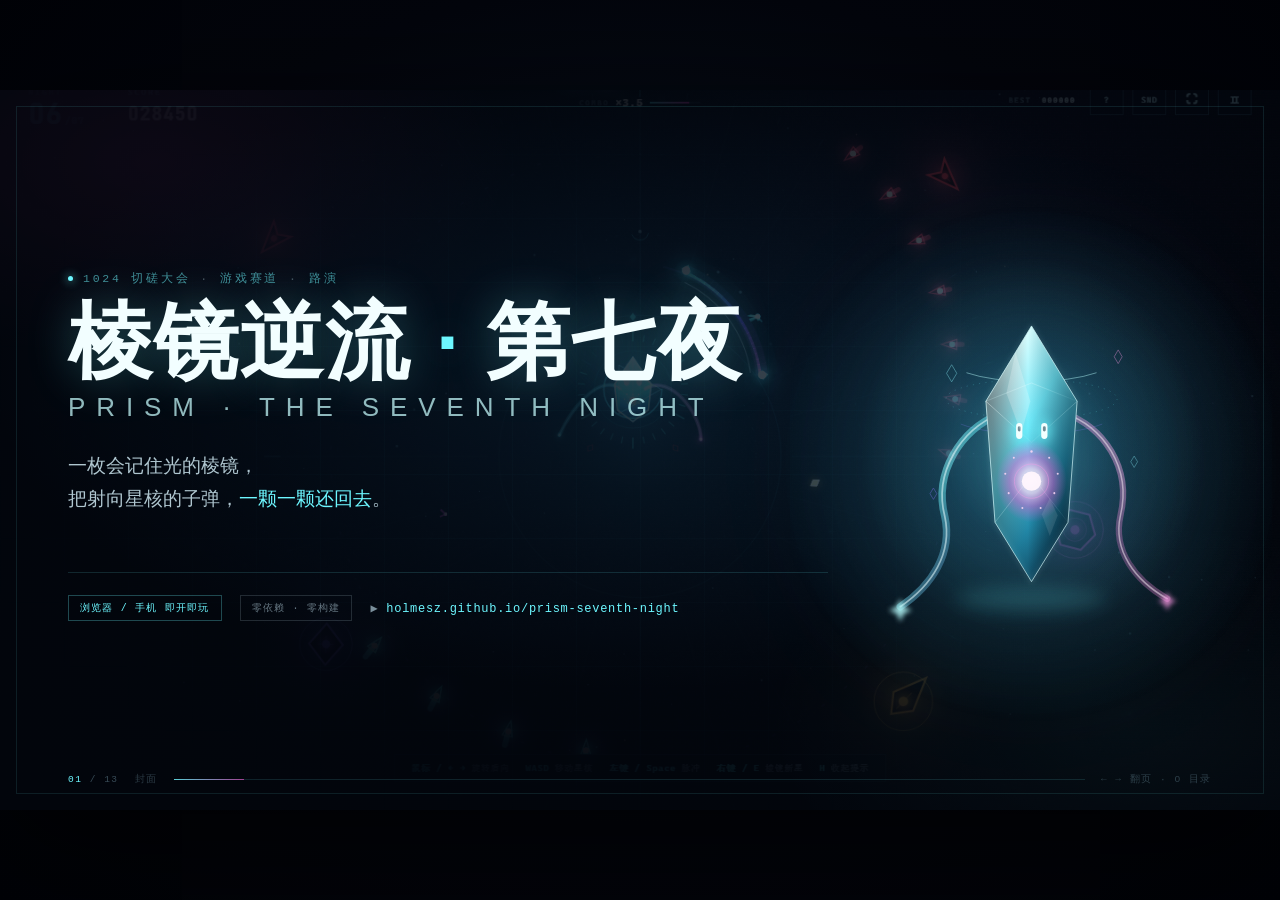
==== docs/pitch.html @ 3e1d9c84 "feat: 增加路演 PPT（HTML 幻灯片，13 页，总分总结构） - 封面 / 总：赛道四问 / 分：玩法、循环、主角、主角卡、七夜、复玩、方法、交付、评审 / 总：三句话 / 结尾 - 零依赖" ====
<!doctype html>
<html lang="zh-CN">
<head>
<meta charset="utf-8">
<meta name="viewport" content="width=device-width, initial-scale=1">
<title>棱镜逆流 · 第七夜 — 路演 | 1024 切磋大会 · 游戏赛道</title>
<meta name="description" content="《棱镜逆流 · 第七夜》路演：一枚会记住光的棱镜，把射向星核的子弹一颗一颗还回去。零依赖网页弹幕反射游戏。">
<style>
  :root {
    --ink: #03060c;
    --ink-2: #071019;
    --paper: #eafcff;
    --muted: rgba(196, 226, 240, 0.62);
    --faint: rgba(160, 214, 232, 0.26);
    --cyan: #6df7ff;
    --cyan-strong: #c8feff;
    --magenta: #ff58d8;
    --violet: #8d7bff;
    --amber: #ffc46b;
    --line: rgba(109, 247, 255, 0.16);
    --display: "Bahnschrift", "DIN Alternate", "Arial Narrow", "Noto Sans SC", "Microsoft YaHei", sans-serif;
    --body: "Segoe UI", "Noto Sans SC", "Microsoft YaHei", system-ui, sans-serif;
    --mono: "Cascadia Code", Consolas, "Liberation Mono", monospace;
  }

  * { box-sizing: border-box; }

  html, body {
    margin: 0;
    height: 100%;
    background: #01030a;
    color: var(--paper);
    font-family: var(--body);
    overflow: hidden;
    -webkit-font-smoothing: antialiased;
  }

  #app {
    position: fixed;
    inset: 0;
    display: grid;
    place-items: center;
    background:
      radial-gradient(ellipse at 50% 45%, #06121f 0%, #02040b 60%, #010206 100%);
  }

  #stage {
    position: relative;
    width: 1280px;
    height: 720px;
    transform-origin: center center;
    background:
      radial-gradient(ellipse 70% 60% at 50% 40%, rgba(15, 48, 72, 0.55), transparent 72%),
      radial-gradient(ellipse 40% 40% at 12% 10%, rgba(255, 88, 216, 0.08), transparent 70%),
      radial-gradient(ellipse 40% 40% at 88% 88%, rgba(109, 247, 255, 0.07), transparent 70%),
      #03060c;
    overflow: hidden;
    box-shadow: 0 40px 120px rgba(0, 0, 0, 0.7);
  }

  #stage::before {
    content: "";
    position: absolute;
    inset: 16px;
    border: 1px solid rgba(109, 247, 255, 0.1);
    pointer-events: none;
    z-index: 60;
  }

  #stage::after {
    content: "";
    position: absolute;
    inset: 0;
    background-image:
      linear-gradient(rgba(109, 247, 255, 0.028) 1px, transparent 1px),
      linear-gradient(90deg, rgba(109, 247, 255, 0.028) 1px, transparent 1px);
    background-size: 64px 64px;
    mask-image: radial-gradient(ellipse at 50% 50%, #000 25%, transparent 80%);
    -webkit-mask-image: radial-gradient(ellipse at 50% 50%, #000 25%, transparent 80%);
    pointer-events: none;
    z-index: 0;
  }

  /* ---------- slides ---------- */

  .slide {
    position: absolute;
    inset: 0;
    z-index: 2;
    display: none;
    flex-direction: column;
    padding: 54px 68px 62px;
  }

  .slide.on { display: flex; animation: slide-in 0.42s ease both; }
  .slide.on .anim { animation: rise-in 0.5s cubic-bezier(0.22, 0.8, 0.3, 1) both; }
  .slide.on .anim:nth-child(1) { animation-delay: 0.04s; }
  .slide.on .anim:nth-child(2) { animation-delay: 0.1s; }
  .slide.on .anim:nth-child(3) { animation-delay: 0.16s; }
  .slide.on .anim:nth-child(4) { animation-delay: 0.22s; }
  .slide.on .anim:nth-child(5) { animation-delay: 0.28s; }

  @keyframes slide-in {
    from { opacity: 0; }
    to { opacity: 1; }
  }

  @keyframes rise-in {
    from { opacity: 0; transform: translateY(14px); }
    to { opacity: 1; transform: translateY(0); }
  }

  /* ---------- typography ---------- */

  .kicker {
    display: flex;
    align-items: center;
    gap: 10px;
    font-family: var(--mono);
    font-size: 11.5px;
    letter-spacing: 0.24em;
    color: rgba(109, 247, 255, 0.55);
    text-transform: uppercase;
  }

  .kicker b {
    color: rgba(196, 226, 240, 0.32);
    font-weight: 400;
  }

  .kicker .dot {
    width: 5px;
    height: 5px;
    background: var(--cyan);
    border-radius: 50%;
    box-shadow: 0 0 10px var(--cyan);
    animation: pulse 2.4s ease-in-out infinite;
  }

  @keyframes pulse {
    0%, 100% { opacity: 0.4; transform: scale(0.85); }
    50% { opacity: 1; transform: scale(1.15); }
  }

  h1 {
    margin: 14px 0 0;
    font-family: var(--display);
    font-size: 62px;
    line-height: 1.02;
    font-weight: 700;
    letter-spacing: 0.02em;
    color: #f2feff;
    text-shadow: 0 0 46px rgba(109, 247, 255, 0.28);
  }

  h2 {
    margin: 10px 0 0;
    font-family: var(--display);
    font-size: 38px;
    line-height: 1.12;
    font-weight: 700;
    letter-spacing: 0.03em;
    color: #ecfeff;
  }

  h2 em {
    font-style: normal;
    color: var(--cyan);
    text-shadow: 0 0 26px rgba(109, 247, 255, 0.55);
  }

  .lead {
    margin: 12px 0 0;
    font-size: 17px;
    line-height: 1.7;
    color: rgba(205, 232, 246, 0.72);
  }

  .lead strong { color: var(--cyan-strong); font-weight: 600; }

  .sub {
    font-family: var(--mono);
    font-size: 10.5px;
    letter-spacing: 0.14em;
    color: rgba(160, 210, 232, 0.42);
  }

  .accent-amber { color: var(--amber); }
  .accent-mag { color: var(--magenta); }

  /* ---------- layout ---------- */

  .body { flex: 1; display: flex; flex-direction: column; justify-content: center; gap: 26px; min-height: 0; padding-top: 8px; }
  .spread { display: flex; align-items: center; justify-content: space-between; gap: 34px; }
  .grid-2 { display: grid; grid-template-columns: 1fr 1fr; gap: 22px; }
  .grid-3 { display: grid; grid-template-columns: repeat(3, 1fr); gap: 18px; }
  .grid-4 { display: grid; grid-template-columns: repeat(4, 1fr); gap: 14px; }
  .grow { flex: 1; min-width: 0; min-height: 0; }

  /* ---------- components ---------- */

  .card {
    border: 1px solid var(--line);
    background: linear-gradient(180deg, rgba(9, 26, 40, 0.62), rgba(4, 9, 16, 0.34));
    padding: 20px 22px;
    display: flex;
    flex-direction: column;
    gap: 9px;
    min-width: 0;
  }

  .card .idx {
    font-family: var(--mono);
    font-size: 10.5px;
    letter-spacing: 0.2em;
    color: rgba(109, 247, 255, 0.5);
  }

  .card h3 {
    margin: 0;
    font-family: var(--display);
    font-size: 18px;
    font-weight: 600;
    letter-spacing: 0.04em;
    color: #e4fcff;
  }

  .card p {
    margin: 0;
    font-size: 13px;
    line-height: 1.65;
    color: rgba(196, 226, 240, 0.6);
  }

  .shot {
    position: relative;
    border: 1px solid var(--line);
    overflow: hidden;
    background: #01050b;
    min-height: 0;
  }

  .shot img {
    display: block;
    width: 100%;
    height: 100%;
    object-fit: cover;
    object-position: center 45%;
  }

  .shot figcaption {
    position: absolute;
    left: 0;
    right: 0;
    bottom: 0;
    display: flex;
    justify-content: space-between;
    align-items: center;
    gap: 12px;
    padding: 8px 12px;
    font-family: var(--mono);
    font-size: 9.5px;
    letter-spacing: 0.14em;
    color: rgba(196, 226, 240, 0.5);
    background: linear-gradient(180deg, transparent, rgba(2, 6, 12, 0.92));
  }

  .shot figcaption b { color: var(--cyan); font-weight: 600; }

  .stat {
    display: flex;
    flex-direction: column;
    gap: 2px;
    padding: 12px 16px;
    border-left: 2px solid rgba(109, 247, 255, 0.4);
    background: linear-gradient(90deg, rgba(109, 247, 255, 0.06), transparent);
  }

  .stat b {
    font-family: var(--display);
    font-size: 30px;
    line-height: 1;
    color: #eafeff;
    letter-spacing: 0.02em;
  }

  .stat span {
    font-family: var(--mono);
    font-size: 9.5px;
    letter-spacing: 0.16em;
    color: rgba(196, 226, 240, 0.42);
  }

  .step {
    position: relative;
    display: flex;
    flex-direction: column;
    gap: 6px;
    padding: 14px 14px 14px 0;
    min-width: 0;
  }

  .step .n {
    font-family: var(--mono);
    font-size: 10px;
    letter-spacing: 0.18em;
    color: rgba(109, 247, 255, 0.45);
  }

  .step strong {
    font-family: var(--display);
    font-size: 16px;
    font-weight: 600;
    letter-spacing: 0.03em;
    color: #e8fdff;
  }

  .step span {
    font-size: 12px;
    line-height: 1.55;
    color: rgba(196, 226, 240, 0.55);
  }

  .flow {
    display: grid;
    grid-template-columns: repeat(5, 1fr);
    gap: 0;
    align-items: stretch;
    border-top: 1px solid var(--line);
    border-bottom: 1px solid var(--line);
    padding: 6px 0;
  }

  .flow .step + .step { border-left: 1px solid rgba(109, 247, 255, 0.1); padding-left: 14px; }

  .pill {
    display: inline-flex;
    align-items: center;
    gap: 6px;
    padding: 5px 11px;
    border: 1px solid rgba(109, 247, 255, 0.28);
    font-family: var(--mono);
    font-size: 10px;
    letter-spacing: 0.12em;
    color: var(--cyan);
    white-space: nowrap;
  }

  .pill.mag { border-color: rgba(255, 88, 216, 0.34); color: #ffb8ec; }
  .pill.amber { border-color: rgba(255, 196, 107, 0.34); color: #ffd79a; }
  .pill.ghost { border-color: rgba(196, 226, 240, 0.16); color: rgba(196, 226, 240, 0.5); }

  .quote {
    font-size: 15px;
    line-height: 1.8;
    color: rgba(255, 214, 158, 0.9);
    border-left: 2px solid rgba(255, 196, 107, 0.45);
    padding-left: 14px;
  }

  .keys { display: flex; flex-wrap: wrap; gap: 10px; }

  .kv {
    display: grid;
    grid-template-columns: 96px 1fr;
    gap: 14px;
    align-items: baseline;
    padding: 11px 0;
    border-bottom: 1px dashed rgba(109, 247, 255, 0.1);
  }

  .kv:last-child { border-bottom: 0; }
  .kv dt { font-family: var(--mono); font-size: 10px; letter-spacing: 0.18em; color: rgba(109, 247, 255, 0.5); }
  .kv dd { margin: 0; font-size: 13.5px; line-height: 1.6; color: rgba(220, 244, 252, 0.82); }

  table.check { width: 100%; border-collapse: collapse; }
  table.check th, table.check td {
    text-align: left;
    padding: 13px 12px;
    border-bottom: 1px solid rgba(109, 247, 255, 0.1);
    vertical-align: middle;
  }
  table.check th {
    font-family: var(--mono);
    font-size: 9.5px;
    letter-spacing: 0.2em;
    color: rgba(109, 247, 255, 0.5);
    font-weight: 400;
  }
  table.check td { font-size: 13px; color: rgba(214, 240, 250, 0.78); line-height: 1.5; }
  table.check td:first-child { color: #e8fdff; font-weight: 600; width: 168px; }
  table.check td.mark { width: 42px; color: var(--cyan); font-size: 15px; }

  /* ---------- cover ---------- */

  .cover-bg {
    position: absolute;
    inset: 0;
    background-image: url("../assets/shots/play.png");
    background-size: cover;
    background-position: center 42%;
    opacity: 0.46;
    filter: saturate(1.2);
  }

  .cover-bg::after {
    content: "";
    position: absolute;
    inset: 0;
    background:
      linear-gradient(90deg, rgba(2, 5, 12, 0.96) 0%, rgba(2, 5, 12, 0.74) 44%, rgba(2, 5, 12, 0.18) 100%),
      linear-gradient(180deg, rgba(2, 5, 12, 0.35), transparent 30%, transparent 62%, rgba(2, 5, 12, 0.82) 100%);
  }

  .cover-hero {
    position: absolute;
    right: 66px;
    top: 50%;
    transform: translateY(-47%);
    height: 468px;
    z-index: 2;
    filter: drop-shadow(0 0 64px rgba(109, 247, 255, 0.22));
    pointer-events: none;
  }

  .cover-hero::before {
    content: "";
    position: absolute;
    inset: -16%;
    background: radial-gradient(circle, rgba(30, 104, 140, 0.42), transparent 66%);
    z-index: -1;
  }

  .cover-hero img { height: 100%; width: auto; display: block; }

  .cover-inner { position: relative; z-index: 3; display: flex; flex-direction: column; height: 100%; justify-content: center; max-width: 760px; }

  .cover h1 { font-size: 84px; letter-spacing: 0.02em; }

  .cover .cn {
    margin-top: 6px;
    font-family: var(--display);
    font-size: 26px;
    letter-spacing: 0.42em;
    color: rgba(200, 254, 255, 0.72);
  }

  .cover .one {
    margin-top: 26px;
    max-width: 640px;
    font-size: 19px;
    line-height: 1.75;
    color: rgba(214, 240, 250, 0.82);
  }

  .cover .one em { font-style: normal; color: var(--cyan); }

  .cover-foot {
    margin-top: 38px;
    display: flex;
    align-items: center;
    gap: 18px;
    padding-top: 22px;
    border-top: 1px solid rgba(109, 247, 255, 0.14);
    max-width: 760px;
  }

  .cover-foot .url {
    font-family: var(--mono);
    font-size: 12px;
    letter-spacing: 0.06em;
    color: rgba(196, 226, 240, 0.62);
  }

  .cover-foot .url b { color: var(--cyan); font-weight: 500; }

  /* ---------- ending slide ---------- */

  .end-bg {
    position: absolute;
    inset: 0;
    background:
      radial-gradient(ellipse 55% 60% at 74% 46%, rgba(22, 78, 108, 0.34), transparent 70%),
      radial-gradient(ellipse 60% 50% at 20% 10%, rgba(255, 88, 216, 0.07), transparent 70%);
  }

  .end-hero {
    position: absolute;
    right: -30px;
    top: 50%;
    transform: translateY(-50%);
    width: 620px;
    height: 620px;
    z-index: 1;
    opacity: 0.52;
    pointer-events: none;
    -webkit-mask-image: radial-gradient(circle at 50% 50%, #000 30%, transparent 68%);
    mask-image: radial-gradient(circle at 50% 50%, #000 30%, transparent 68%);
  }

  .end-hero img { width: 100%; height: 100%; object-fit: cover; display: block; }

  .end-bg::after {
    content: "";
    position: absolute;
    inset: 0;
    background:
      linear-gradient(180deg, rgba(2, 5, 12, 0.9) 0%, rgba(2, 5, 12, 0.34) 40%, rgba(2, 5, 12, 0.96) 92%),
      linear-gradient(90deg, rgba(2, 5, 12, 0.94) 0%, rgba(2, 5, 12, 0.55) 42%, rgba(2, 5, 12, 0.12) 100%);
  }

  /* ---------- portrait ---------- */

  .portrait {
    position: relative;
    display: grid;
    place-items: center;
    border: 1px solid var(--line);
    background:
      radial-gradient(ellipse 62% 58% at 50% 46%, rgba(24, 88, 124, 0.34), transparent 72%),
      linear-gradient(180deg, rgba(8, 22, 34, 0.6), rgba(3, 7, 12, 0.4));
    overflow: hidden;
    min-height: 0;
  }

  .portrait img { max-height: 100%; max-width: 86%; filter: drop-shadow(0 0 42px rgba(109, 247, 255, 0.24)); }

  .portrait figcaption {
    position: absolute;
    left: 0;
    right: 0;
    bottom: 16px;
    text-align: center;
    font-family: var(--display);
    font-size: 17px;
    letter-spacing: 0.2em;
    color: #eafeff;
  }

  .portrait figcaption span {
    display: block;
    margin-top: 4px;
    font-family: var(--mono);
    font-size: 9.5px;
    letter-spacing: 0.32em;
    color: rgba(109, 247, 255, 0.5);
  }

  .memory { display: flex; flex-direction: column; gap: 13px; }

  .memory .item {
    display: grid;
    grid-template-columns: 30px 1fr;
    gap: 12px;
    align-items: start;
    padding-bottom: 12px;
    border-bottom: 1px dashed rgba(109, 247, 255, 0.1);
  }

  .memory .item:last-child { border-bottom: 0; padding-bottom: 0; }

  .memory .item b {
    font-family: var(--mono);
    font-size: 10.5px;
    letter-spacing: 0.14em;
    color: rgba(109, 247, 255, 0.5);
    padding-top: 3px;
  }

  .memory .item strong {
    display: block;
    font-family: var(--display);
    font-size: 16px;
    font-weight: 600;
    letter-spacing: 0.03em;
    color: #e8fdff;
    margin-bottom: 3px;
  }

  .memory .item span { font-size: 12.5px; line-height: 1.6; color: rgba(196, 226, 240, 0.58); }

  /* ---------- night rail ---------- */

  .rail { display: grid; grid-template-columns: repeat(7, 1fr); gap: 9px; }

  .night {
    position: relative;
    padding: 15px 12px;
    border: 1px solid rgba(109, 247, 255, 0.12);
    background: linear-gradient(180deg, rgba(10, 28, 42, 0.6), rgba(4, 9, 16, 0.3));
    display: flex;
    flex-direction: column;
    gap: 5px;
  }

  .night.boss { border-color: rgba(255, 88, 216, 0.32); background: linear-gradient(180deg, rgba(46, 10, 36, 0.6), rgba(8, 4, 12, 0.35)); }
  .night.final { border-color: rgba(255, 196, 107, 0.4); background: linear-gradient(180deg, rgba(46, 34, 8, 0.6), rgba(12, 8, 2, 0.35)); }

  .night b { font-family: var(--mono); font-size: 9.5px; letter-spacing: 0.16em; color: rgba(109, 247, 255, 0.5); }
  .night.boss b { color: rgba(255, 136, 224, 0.75); }
  .night.final b { color: rgba(255, 196, 107, 0.85); }
  .night strong { font-family: var(--display); font-size: 14px; font-weight: 600; color: #e6fdff; letter-spacing: 0.02em; }
  .night span { font-size: 10.5px; line-height: 1.45; color: rgba(196, 226, 240, 0.45); }

  /* ---------- deck chrome ---------- */

  .chrome {
    position: absolute;
    left: 68px;
    right: 68px;
    bottom: 24px;
    z-index: 55;
    display: flex;
    align-items: center;
    gap: 16px;
    font-family: var(--mono);
    font-size: 9.5px;
    letter-spacing: 0.16em;
    color: rgba(160, 210, 232, 0.34);
  }

  .chrome .bar {
    flex: 1;
    height: 1px;
    background: rgba(109, 247, 255, 0.12);
    position: relative;
    overflow: hidden;
  }

  .chrome .bar i {
    position: absolute;
    inset: 0 auto 0 0;
    width: 0;
    background: linear-gradient(90deg, rgba(109, 247, 255, 0.8), rgba(255, 88, 216, 0.6));
    box-shadow: 0 0 12px rgba(109, 247, 255, 0.5);
    transition: width 0.35s ease;
  }

  .chrome .counter b { color: var(--cyan); font-weight: 500; }
  .chrome .hint { opacity: 0.75; }

  /* ---------- toc ---------- */

  #toc {
    position: absolute;
    inset: 0;
    z-index: 70;
    display: none;
    flex-direction: column;
    gap: 18px;
    padding: 52px 68px 64px;
    background: rgba(2, 5, 12, 0.96);
    backdrop-filter: blur(6px);
  }

  #toc.on { display: flex; }

  #toc .list { display: grid; grid-template-columns: repeat(2, 1fr); gap: 8px 26px; align-content: start; }

  #toc button {
    display: grid;
    grid-template-columns: 34px 1fr;
    gap: 10px;
    align-items: baseline;
    padding: 9px 10px;
    border: 1px solid transparent;
    background: none;
    color: rgba(214, 240, 250, 0.72);
    font: inherit;
    text-align: left;
    cursor: pointer;
  }

  #toc button:hover, #toc button:focus-visible {
    border-color: rgba(109, 247, 255, 0.28);
    background: rgba(109, 247, 255, 0.06);
    color: #eafeff;
    outline: none;
  }

  #toc button i {
    font-family: var(--mono);
    font-style: normal;
    font-size: 10px;
    letter-spacing: 0.14em;
    color: rgba(109, 247, 255, 0.5);
  }

  #toc button b { font-weight: 500; font-size: 14px; }

  /* ---------- print ---------- */

  @media print {
    html, body { overflow: visible; background: #03060c; }
    #app { position: static; display: block; }
    #stage { width: 1280px; height: 720px; transform: none !important; box-shadow: none; }
    .slide { display: flex !important; opacity: 1; position: relative; height: 720px; page-break-after: always; }
    .chrome, #toc { display: none !important; }
  }
</style>
</head>
<body>
<div id="app">
  <div id="stage">

    <!-- 01 封面 -->
    <section class="slide cover on" data-title="封面">
      <div class="cover-bg"></div>
      <div class="cover-hero"><img src="../assets/ajing.svg" alt="阿镜"></div>
      <div class="cover-inner">
        <div class="kicker anim"><span class="dot"></span>1024 切磋大会 <b>·</b> 游戏赛道 <b>·</b> 路演</div>
        <h1 class="anim">棱镜逆流 <span style="color:var(--cyan)">·</span> 第七夜</h1>
        <div class="cn anim">PRISM · THE SEVENTH NIGHT</div>
        <p class="one anim">
          一枚会记住光的棱镜，<br>
          把射向星核的子弹，<em>一颗一颗还回去</em>。
        </p>
        <div class="cover-foot anim">
          <span class="pill">浏览器 / 手机 即开即玩</span>
          <span class="pill ghost">零依赖 · 零构建</span>
          <span class="url">▶ <b>holmesz.github.io/prism-seventh-night</b></span>
        </div>
      </div>
    </section>

    <!-- 02 总 -->
    <section class="slide" data-title="总：赛道的四个问题">
      <div class="kicker"><span class="dot"></span>PART 0 <b>//</b> 总</div>
      <h2 class="anim">赛道的四个问题，<em>我们用一局游戏回答</em></h2>
      <p class="lead anim">游戏赛道只有一句话：<strong>让人想再玩一局</strong>。我们把它拆成四个可被检验的问题。</p>

      <div class="body">
        <div class="grid-4 anim">
          <div class="card">
            <span class="idx">做什么</span>
            <h3>一句话变出主角</h3>
            <p>一句话生成「阿镜」：一枚会记住光的棱镜，只反弹、不攻击。</p>
          </div>
          <div class="card">
            <span class="idx">用什么</span>
            <h3>AI 生成 + AI 编程</h3>
            <p>角色与道具由 AI 生成，再由 AI 编程工具做成零依赖网页游戏。</p>
          </div>
          <div class="card">
            <span class="idx">交什么</span>
            <h3>链接 + 完整一局</h3>
            <p>可玩链接、七夜闭环、游戏内操作提示，外加 1 张主角卡。</p>
          </div>
          <div class="card">
            <span class="idx">评委看什么</span>
            <h3>四件事</h3>
            <p>一看就会玩 · 能完整玩一局 · 主角有记忆点 · 玩完还想再来。</p>
          </div>
        </div>

        <div class="spread anim" style="gap:16px;">
          <div class="stat"><b>7</b><span>NIGHTS 七夜剧情</span></div>
          <div class="stat"><b>5</b><span>CORE HP 星核完整度</span></div>
          <div class="stat"><b>6</b><span>ENEMIES 敌人类型</span></div>
          <div class="stat"><b>0</b><span>DEPENDENCIES 依赖</span></div>
          <div class="stat"><b>1</b><span>HERO CARD 主角卡</span></div>
        </div>

        <p class="lead anim" style="margin:0;font-size:15px;">
          所以这份路演只有一条主线：<strong>把「让人想再玩一局」拆成可以被打勾的四件事，再用一局游戏逐条做到。</strong>
        </p>
      </div>
    </section>

    <!-- 03 一看就会玩 -->
    <section class="slide" data-title="分 1：一看就会玩">
      <div class="kicker"><span class="dot"></span>PART 1 <b>//</b> 分 · 玩法</div>
      <h2 class="anim">一看就会玩：<em>这个游戏没有攻击键</em></h2>

      <div class="body">
        <div class="spread grow anim" style="align-items:stretch;">
          <figure class="shot grow">
            <img src="../assets/shots/play.png" alt="游戏内画面">
            <figcaption><span>REALTIME · CANVAS 2D</span><b>转盾即战斗</b></figcaption>
          </figure>
        </div>
        <div class="grid-4 anim">
          <div class="card"><span class="idx">01</span><h3>转盾</h3><p>鼠标 / ← → 旋转弧形棱镜，让弧面迎向弹道。</p></div>
          <div class="card"><span class="idx">02</span><h3>反弹</h3><p>子弹撞上弧面就原路回去，变成追猎敌人的光。</p></div>
          <div class="card"><span class="idx">03</span><h3>脉冲</h3><p>左键 / Space 震开贴身弹幕，冷却约 2.6 秒。</p></div>
          <div class="card"><span class="idx">04</span><h3>新星</h3><p>右键 / E，能量满格让整个星图进入 0.28× 慢动作。</p></div>
        </div>
      </div>
    </section>

    <!-- 04 核心循环 -->
    <section class="slide" data-title="分 2：核心循环">
      <div class="kicker"><span class="dot"></span>PART 1 <b>//</b> 分 · 循环</div>
      <h2 class="anim">30 秒就能理解的核心循环，<em>30 小时也刷不完</em></h2>
      <p class="lead anim">只有一条规则：<strong>你不必开火，你只需要把光送回去。</strong></p>

      <div class="body">
        <div class="flow anim">
          <div class="step"><span class="n">STEP 01</span><strong>子弹飞来</strong><span>黑潮把光磨成子弹，从四周压向星核。</span></div>
          <div class="step"><span class="n">STEP 02</span><strong>弧面反弹</strong><span>护盾角度决定返航方向，接得越准越好。</span></div>
          <div class="step"><span class="n">STEP 03</span><strong>光去追猎</strong><span>弹回的光自动追敌，击杀得分并累积连击。</span></div>
          <div class="step"><span class="n">STEP 04</span><strong>连击倍率</strong><span>最高 ×4.5，站位决定分数上限。</span></div>
          <div class="step"><span class="n">STEP 05</span><strong>棱镜新星</strong><span>能量满 → 全场减速 + 环形归还波。</span></div>
        </div>

        <div class="grid-3 anim">
          <div class="card"><span class="idx">易学</span><h3>4 个操作</h3><p>移动、转盾、脉冲、新星。没有技能树、没有蓄力条。</p></div>
          <div class="card"><span class="idx">难精</span><h3>角度 + 站位</h3><p>反弹方向由盾面决定，刷分靠"站位预设"，不是手速。</p></div>
          <div class="card"><span class="idx">反馈</span><h3>慢动作爽感</h3><p>新星把弹幕拖慢，让玩家看清自己制造的光路。</p></div>
        </div>
      </div>
    </section>

    <!-- 05 主角 -->
    <section class="slide" data-title="分 3：主角有记忆点">
      <div class="kicker"><span class="dot"></span>PART 2 <b>//</b> 分 · 主角</div>
      <h2 class="anim">主角有记忆点：<em>阿镜，一个只会「归还」的守夜人</em></h2>

      <div class="body">
        <div class="spread grow anim" style="align-items:center;">
          <div class="portrait" style="flex:0 0 370px;height:470px;">
            <img src="../assets/ajing.svg" alt="阿镜">
            <figcaption>阿镜<span>A-JING · NO.07</span></figcaption>
          </div>
          <div class="grow" style="display:flex;flex-direction:column;justify-content:center;gap:16px;">
            <div class="memory">
              <div class="item">
                <b>01</b>
                <div>
                  <strong>两点青色眼睛</strong>
                  <span>即使被压到 50 像素高，玩家仍然认得出"她在看我"。</span>
                </div>
              </div>
              <div class="item">
                <b>02</b>
                <div>
                  <strong>两条不听话的光带</strong>
                  <span>左边是第一位守夜人、右边是第六位留下的——前六位都碎在灯下。</span>
                </div>
              </div>
              <div class="item">
                <b>03</b>
                <div>
                  <strong>她没有武器，只有身体</strong>
                  <span>不能主动开火，反弹就是她唯一的攻击方式。</span>
                </div>
              </div>
            </div>
            <p class="quote">「子弹不是给我，是给灯的。我只是把它们送回去。」</p>
            <div class="keys">
              <span class="pill">一句话生成</span>
              <span class="pill mag">草图 → 立绘 → 游戏内</span>
              <span class="pill amber">50 像素仍可辨认</span>
            </div>
          </div>
        </div>
      </div>
    </section>

    <!-- 06 主角卡 -->
    <section class="slide" data-title="分 4：主角卡">
      <div class="kicker"><span class="dot"></span>PART 2 <b>//</b> 分 · 主角卡</div>
      <h2 class="anim">赛道要 1 张主角卡，<em>我们给了一条完整的生成链</em></h2>

      <div class="body">
        <div class="spread grow anim" style="align-items:stretch;">
          <figure class="shot grow" style="background:#040810;min-height:0;">
            <img src="../assets/character-card.png" alt="主角卡：一句话 → 草图 → 角色 → 游戏里的样子" style="object-fit:contain;background:#040810;">
            <figcaption><span>CHARACTER CARD · 1920×1080</span><b>一句话 / 草图 / 角色 / 游戏里的样子</b></figcaption>
          </figure>
        </div>
        <div class="grid-3 anim" style="gap:14px;">
          <div class="card" style="padding:14px 16px;"><span class="idx">STEP 1</span><h3>一句话</h3><p>「一枚会记住光的棱镜，把子弹一颗一颗还回去。」</p></div>
          <div class="card" style="padding:14px 16px;"><span class="idx">STEP 2–3</span><h3>草图 → 角色</h3><p>先定轮廓与两个记忆点，再上色成可用立绘。</p></div>
          <div class="card" style="padding:14px 16px;"><span class="idx">STEP 4</span><h3>落到游戏里</h3><p>Canvas 2D 程序化重绘，无贴图、可任意缩放。</p></div>
        </div>
      </div>
    </section>

    <!-- 07 一局完整 -->
    <section class="slide" data-title="分 5：能完整玩一局">
      <div class="kicker"><span class="dot"></span>PART 3 <b>//</b> 分 · 完整一局</div>
      <h2 class="anim">能完整玩一局：<em>七个夜晚，一个结局</em></h2>

      <div class="body">
        <div class="rail anim">
          <div class="night"><b>01</b><strong>灯油见底</strong><span>只有最轻的游光</span></div>
          <div class="night"><b>02</b><strong>黑潮试探</strong><span>子弹开始瞄准</span></div>
          <div class="night"><b>03</b><strong>碎裂者</strong><span>一弹裂成三弹</span></div>
          <div class="night"><b>04</b><strong>长矛</strong><span>蓄力后刺穿盾面</span></div>
          <div class="night boss"><b>05</b><strong>守卫者</strong><span>第一次围城 BOSS</span></div>
          <div class="night"><b>06</b><strong>余烬如雨</strong><span>高速碎火压境</span></div>
          <div class="night final"><b>07</b><strong>最后的归还</strong><span>终夜守卫 · 结局</span></div>
        </div>

        <div class="spread anim" style="align-items:stretch;gap:26px;">
          <figure class="shot" style="flex:0 0 560px;height:268px;">
            <img src="../assets/shots/boss.png" alt="守卫者战斗">
            <figcaption><span>WARDEN</span><b>第五夜 · 守卫者</b></figcaption>
          </figure>
          <div class="grow" style="display:flex;flex-direction:column;justify-content:center;gap:12px;">
            <div class="kicker" style="font-size:10px;">COMPLETE LOOP <b>//</b> 从开始到重开</div>
            <div class="keys">
              <span class="pill ghost">标题</span>
              <span class="pill ghost">序章 3 页</span>
              <span class="pill ghost">七夜</span>
              <span class="pill">结局面板</span>
              <span class="pill ghost">无尽守夜 / 再走一夜</span>
              <span class="pill ghost">失败 → 重开</span>
            </div>
            <p class="lead" style="margin:6px 0 0;font-size:14.5px;">
              第七夜清场即进入结局，不会无限刷夜；失败与通关都能<strong>一键重开</strong>，不用刷新页面。
            </p>
          </div>
        </div>
      </div>
    </section>

    <!-- 08 再来一局 -->
    <section class="slide" data-title="分 6：玩完还想再来一局">
      <div class="kicker"><span class="dot"></span>PART 3 <b>//</b> 分 · 复玩</div>
      <h2 class="anim">玩完还想再来一局：<em>通关不是终点，是第二局的起点</em></h2>

      <div class="body">
        <div class="grid-3 anim">
          <div class="card"><span class="idx">REASON 01</span><h3>无尽守夜</h3><p>七夜之后夜会一直数下去，看你能守到第几夜。</p></div>
          <div class="card"><span class="idx">REASON 02</span><h3>记住你的最好</h3><p>本地保存最高分与最远夜数，随时打破自己。</p></div>
          <div class="card"><span class="idx">REASON 03</span><h3>短局快节奏</h3><p>一夜 40–90 秒，一局 8–12 分钟，适合"再来一把"。</p></div>
        </div>

        <div class="spread grow anim" style="align-items:stretch;gap:22px;">
          <figure class="shot grow" style="flex:1;">
            <img src="../assets/shots/ending.png" alt="结局面板">
            <figcaption><span>ENDING</span><b>灯还亮着 · 七夜通关</b></figcaption>
          </figure>
          <figure class="shot grow" style="flex:1;">
            <img src="../assets/shots/menu.png" alt="标题页">
            <figcaption><span>MENU</span><b>开始第七夜 / 无尽守夜 / 主角档案</b></figcaption>
          </figure>
        </div>
      </div>
    </section>

    <!-- 09 怎么做 -->
    <section class="slide" data-title="分 7：怎么做出来的">
      <div class="kicker"><span class="dot"></span>PART 4 <b>//</b> 分 · 方法</div>
      <h2 class="anim">AI 生成角色，<em>AI 编程落地成网页</em></h2>

      <div class="body">
        <div class="grid-2 anim" style="align-items:stretch;">
          <div class="card" style="gap:12px;">
            <span class="idx">ART PIPELINE · 生成</span>
            <h3>角色与道具：一句话 → 草图 → 立绘 → 实时渲染</h3>
            <table class="check">
              <tr><td>一句话</td><td>定身份、形态、动作、情绪</td></tr>
              <tr><td>概念草图</td><td>定轮廓、比例与两个记忆点</td></tr>
              <tr><td>角色立绘</td><td>SVG 矢量，可无损放大到主角卡</td></tr>
              <tr><td>游戏内</td><td>Canvas 程序化重绘，无贴图依赖</td></tr>
            </table>
          </div>
          <div class="card" style="gap:12px;">
            <span class="idx">TECH STACK · 实现</span>
            <h3>零依赖：3 个文件 + 素材，托管即上线</h3>
            <table class="check">
              <tr><td>渲染</td><td>Canvas 2D，DPR 自适应，粒子封顶 620</td></tr>
              <tr><td>音频</td><td>WebAudio 实时合成，无音频文件</td></tr>
              <tr><td>输入</td><td>鼠标 / 键盘 / 双虚拟摇杆三套并行</td></tr>
              <tr><td>质量</td><td><span style="font-family:var(--mono);font-size:11px;color:var(--cyan)">?selftest</span> 内置自测：反射、触控、结局全绿</td></tr>
            </table>
          </div>
        </div>

        <div class="keys anim">
          <span class="pill">HTML + CSS + JS</span>
          <span class="pill">无框架 / 无构建 / 无 npm</span>
          <span class="pill amber">GitHub Pages 自动部署</span>
          <span class="pill ghost">桌面 60fps · 手机 60fps</span>
        </div>
      </div>
    </section>

    <!-- 10 交什么 -->
    <section class="slide" data-title="分 8：交付清单">
      <div class="kicker"><span class="dot"></span>PART 5 <b>//</b> 分 · 交付</div>
      <h2 class="anim">赛道要什么，<em>我们就交什么</em></h2>

      <div class="body">
        <table class="check anim">
          <tr>
            <th></th><th>赛道「交什么」</th><th>我们的交付</th>
          </tr>
          <tr>
            <td class="mark">✓</td>
            <td>浏览器 / 手机能直接玩的链接</td>
            <td><span style="font-family:var(--mono);font-size:12px;color:var(--cyan)">holmesz.github.io/prism-seventh-night</span> · 零依赖，断网也能玩</td>
          </tr>
          <tr>
            <td class="mark">✓</td>
            <td>从开始到重开能完整玩一局</td>
            <td>序章 → 七夜 → 结局 → 无尽 / 重开，全流程闭环</td>
          </tr>
          <tr>
            <td class="mark">✓</td>
            <td>操作提示放进游戏</td>
            <td>标题页四条操作 + 序章教学 + 战斗内提示条（H 唤出）+ 情境提示</td>
          </tr>
          <tr>
            <td class="mark">✓</td>
            <td>另交 1 张主角卡</td>
            <td>1920×1080 四格：一句话 / 草图 / 角色 / 游戏里的样子</td>
          </tr>
          <tr>
            <td class="mark">✓</td>
            <td>未上线可传 .html / .zip</td>
            <td>根目录 <span style="font-family:var(--mono);font-size:11px">index.html</span> + 素材即完整可玩包</td>
          </tr>
        </table>
      </div>
    </section>

    <!-- 11 评委四问 -->
    <section class="slide" data-title="分 9：评委四问">
      <div class="kicker"><span class="dot"></span>PART 5 <b>//</b> 分 · 评审</div>
      <h2 class="anim">评委看四件事，<em>我们逐条对上</em></h2>

      <div class="body">
        <div class="grid-2 anim" style="align-items:stretch;">
          <div class="card"><span class="idx">01 · 一看就会玩</span><h3>没有攻击键</h3><p>只有 4 个操作；第一夜只有最慢的游光，前 30 秒不会死，边玩边学会转盾。</p></div>
          <div class="card"><span class="idx">02 · 能完整玩一局</span><h3>有开头也有终点</h3><p>七夜剧情 + 结局文本 + 结局面板；第七夜清场即结束，不会无限刷。</p></div>
          <div class="card"><span class="idx">03 · 主角有记忆点</span><h3>说得出，也画得出</h3><p>两点眼睛、两条光带、只归还不开火——一句话讲清，50 像素也认得出。</p></div>
          <div class="card"><span class="idx">04 · 玩完还想再来</span><h3>通关之后还有夜</h3><p>无尽模式爬分、本地记录最远夜、失败与通关一键重开。</p></div>
        </div>

        <div class="spread anim" style="gap:16px;">
          <div class="stat"><b>8–12</b><span>MIN 一局时长</span></div>
          <div class="stat"><b>40–90</b><span>SEC 一夜节奏</span></div>
          <div class="stat"><b>×4.5</b><span>MAX 连击倍率</span></div>
          <div class="stat"><b>0</b><span>BUG 自测错误数</span></div>
        </div>
      </div>
    </section>

    <!-- 12 总 -->
    <section class="slide" data-title="收束：三句话">
      <div class="kicker"><span class="dot"></span>PART 6 <b>//</b> 总</div>
      <h2 class="anim">所以，这不只是一款小游戏</h2>
      <p class="lead anim">它是一次「<strong>把赛道要求做成产品</strong>」的完整练习：有规则、有角色、有流程、有交付。</p>

      <div class="body">
        <div class="grid-3 anim" style="align-items:stretch;">
          <div class="card" style="padding:24px;">
            <span class="idx">ONE</span>
            <h3 style="font-size:22px;">一个只反弹的玩法</h3>
            <p style="font-size:13.5px;">零学习成本，高上限。它让"一看就会玩"变成一句可以验证的话。</p>
          </div>
          <div class="card" style="padding:24px;">
            <span class="idx">TWO</span>
            <h3 style="font-size:22px;">一个记得住的主角</h3>
            <p style="font-size:13.5px;">阿镜不是皮肤，而是规则本身：她没有武器，所以只能归还。</p>
          </div>
          <div class="card" style="padding:24px;">
            <span class="idx">THREE</span>
            <h3 style="font-size:22px;">一个能守下去的夜</h3>
            <p style="font-size:13.5px;">七夜给完整的一局，无尽给"再来一局"的理由。</p>
          </div>
        </div>

        <p class="lead anim" style="font-size:16.5px;">
          <strong>总分总：</strong>赛道一句话 → 拆成四问 → 逐个用玩法、主角、流程、交付回答 → 收束成三句话。
        </p>
      </div>
    </section>

    <!-- 13 结尾 -->
    <section class="slide end" data-title="结尾 · Q&A">
      <div class="end-bg"></div>
      <div class="end-hero"><img src="../assets/shots/pose.png" alt="阿镜 · 游戏内"></div>
      <div class="kicker" style="position:relative;z-index:3;"><span class="dot"></span>THANKS <b>//</b> Q&amp;A</div>
      <h1 class="anim" style="font-size:52px;position:relative;z-index:3;">夜海没有结局，<br><span style="color:var(--cyan)">只有下一夜。</span></h1>

      <div class="body" style="justify-content:space-between;position:relative;z-index:3;">
        <div class="anim" style="max-width:560px;">
          <p class="lead" style="margin:0;font-size:15px;">
            现在就能玩：手机直接打开链接，转好第一面盾，剩下的交给阿镜。
          </p>
          <div class="keys" style="margin-top:14px;">
            <span class="pill">30 秒上手</span>
            <span class="pill">七夜结局</span>
            <span class="pill mag">无尽模式</span>
            <span class="pill amber">1 张主角卡</span>
          </div>
        </div>
        <div class="spread anim" style="align-items:flex-end;">
          <div>
            <div class="sub" style="margin-bottom:8px;">PLAY NOW</div>
            <div style="font-family:var(--mono);font-size:18px;color:var(--cyan);text-shadow:0 0 22px rgba(109,247,255,0.45);">
              holmesz.github.io/prism-seventh-night
            </div>
            <div class="sub" style="margin-top:12px;">主角卡 · /docs/character-card.html &nbsp;|&nbsp; 源码 · github.com/HolmesZ/prism-seventh-night</div>
          </div>
          <div class="keys">
            <span class="pill">1024 切磋大会</span>
            <span class="pill mag">游戏赛道</span>
            <span class="pill amber">让人想再玩一局</span>
          </div>
        </div>
      </div>
    </section>

    <!-- chrome -->
    <div class="chrome">
      <span class="counter"><b id="cur">01</b> / <span id="total">13</span></span>
      <span class="hint" id="title">封面</span>
      <span class="bar"><i id="prog"></i></span>
      <span class="hint">← → 翻页 · O 目录</span>
    </div>

    <!-- toc -->
    <div id="toc">
      <div class="kicker"><span class="dot"></span>OUTLINE <b>//</b> 目录 · 总 → 分 → 总</div>
      <div class="list" id="tocList"></div>
      <div class="sub">按 O 或 Esc 关闭 · 点击任意条目跳转</div>
    </div>

  </div>
</div>

<script>
(() => {
  'use strict';

  const stage = document.getElementById('stage');
  const slides = Array.from(document.querySelectorAll('.slide'));
  const cur = document.getElementById('cur');
  const total = document.getElementById('total');
  const titleEl = document.getElementById('title');
  const prog = document.getElementById('prog');
  const toc = document.getElementById('toc');
  const tocList = document.getElementById('tocList');

  let index = 0;
  let tocOpen = false;

  const pad2 = (n) => String(n).padStart(2, '0');

  function fit() {
    const scale = Math.min(window.innerWidth / 1280, window.innerHeight / 720);
    stage.style.transform = `scale(${scale})`;
  }

  function show(next, pushHash = true) {
    index = Math.max(0, Math.min(slides.length - 1, next));
    slides.forEach((slide, i) => {
      const on = i === index;
      slide.classList.toggle('on', on);
      if (on) {
        // restart entry animations
        slide.querySelectorAll('.anim').forEach((el) => {
          el.style.animation = 'none';
          void el.offsetWidth;
          el.style.animation = '';
        });
      }
    });
    cur.textContent = pad2(index + 1);
    titleEl.textContent = slides[index].dataset.title || '';
    prog.style.width = `${((index + 1) / slides.length) * 100}%`;
    document.title = `${pad2(index + 1)}/${pad2(slides.length)} · ${slides[index].dataset.title || ''} — 棱镜逆流 · 第七夜 路演`;
    if (pushHash) {
      try { history.replaceState(null, '', `#${index + 1}`); } catch (_) { /* file:// */ }
    }
  }

  function toggleToc(force) {
    tocOpen = force == null ? !tocOpen : force;
    toc.classList.toggle('on', tocOpen);
    if (tocOpen) {
      const active = tocList.querySelector(`[data-jump="${index}"]`);
      if (active) active.focus({ preventScroll: true });
    }
  }

  slides.forEach((slide, i) => {
    const btn = document.createElement('button');
    btn.type = 'button';
    btn.dataset.jump = String(i);
    btn.innerHTML = `<i>${pad2(i + 1)}</i><b>${slide.dataset.title || ''}</b>`;
    btn.addEventListener('click', () => {
      show(i);
      toggleToc(false);
    });
    tocList.appendChild(btn);
  });

  total.textContent = pad2(slides.length);

  window.addEventListener('keydown', (e) => {
    const key = e.key;
    if (key === 'Escape') {
      if (tocOpen) toggleToc(false);
      return;
    }
    if (key === 'o' || key === 'O') {
      e.preventDefault();
      toggleToc();
      return;
    }
    if (tocOpen) return;
    if (['ArrowRight', 'ArrowDown', 'PageDown', ' ', 'Enter'].includes(key)) {
      e.preventDefault();
      show(index + 1);
    } else if (['ArrowLeft', 'ArrowUp', 'PageUp', 'Backspace'].includes(key)) {
      e.preventDefault();
      show(index - 1);
    } else if (key === 'Home') {
      e.preventDefault();
      show(0);
    } else if (key === 'End') {
      e.preventDefault();
      show(slides.length - 1);
    }
  });

  stage.addEventListener('click', (e) => {
    if (tocOpen) return;
    if (e.target.closest('#toc, .chrome, a, button')) return;
    const rect = stage.getBoundingClientRect();
    const x = (e.clientX - rect.left) / rect.width;
    if (x > 0.72) show(index + 1);
    else if (x < 0.16) show(index - 1);
  });

  let touchX = null;
  stage.addEventListener('touchstart', (e) => {
    touchX = e.touches[0].clientX;
  }, { passive: true });
  stage.addEventListener('touchend', (e) => {
    if (touchX == null) return;
    const dx = e.changedTouches[0].clientX - touchX;
    if (Math.abs(dx) > 46) show(index + (dx < 0 ? 1 : -1));
    touchX = null;
  }, { passive: true });

  window.addEventListener('resize', fit);

  // deep link #3
  const fromHash = parseInt(String(location.hash).replace('#', ''), 10);
  fit();
  show(Number.isFinite(fromHash) && fromHash > 0 ? fromHash - 1 : 0, false);
})();
</script>
</body>
</html>
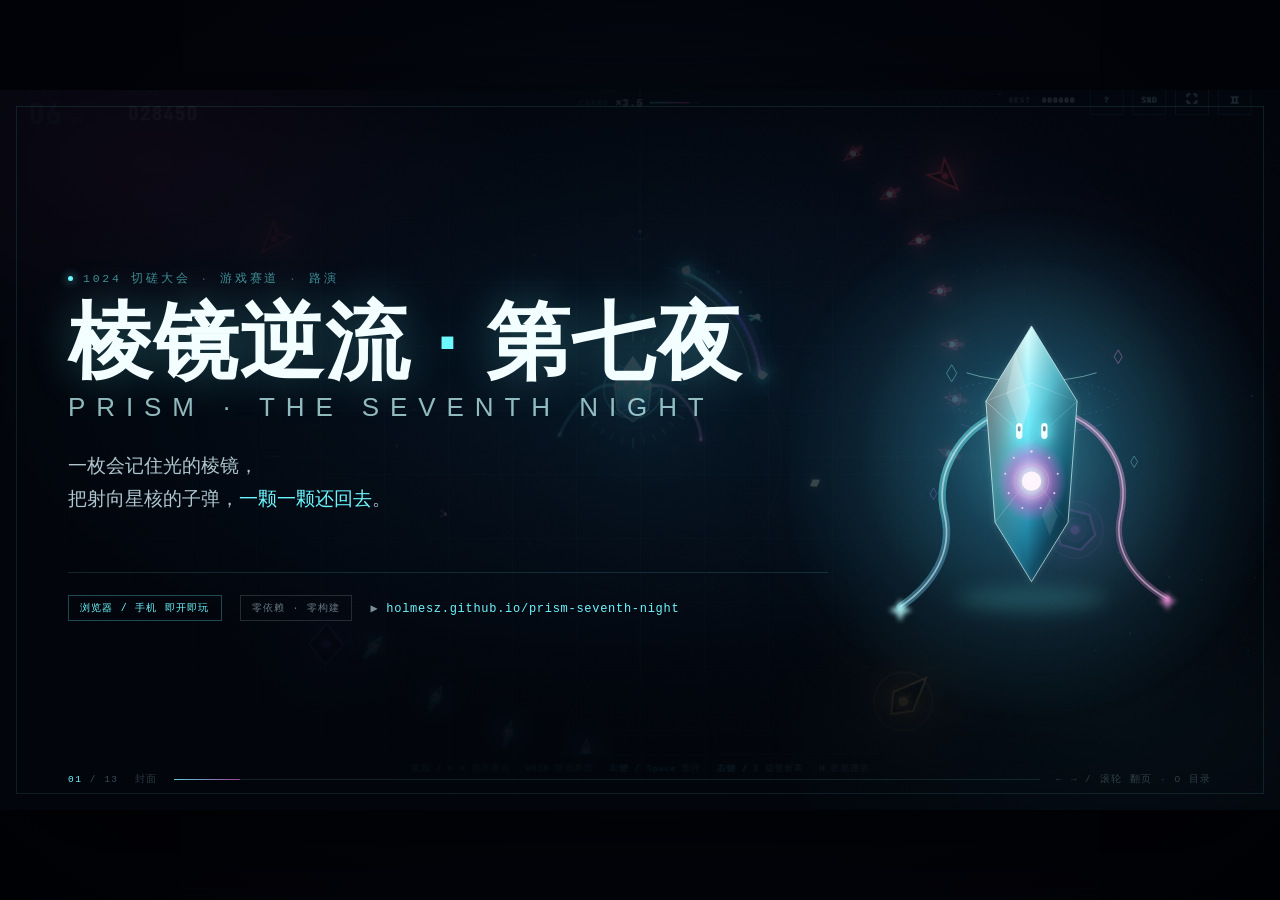
==== commit e3712f71: "feat(pitch): 支持鼠标滚轮 / 触控板翻页 - 滚轮下滚下一页、上滚上一页；反向滚动重置累计 - 鼠标滚轮单格 380ms 防抖，触控板 700ms 锁，避免惯性连跳多页 - 目录打开时滚" ====
--- a/docs/pitch.html
+++ b/docs/pitch.html
@@ -1112,7 +1112,7 @@
       <span class="counter"><b id="cur">01</b> / <span id="total">13</span></span>
       <span class="hint" id="title">封面</span>
       <span class="bar"><i id="prog"></i></span>
-      <span class="hint">← → 翻页 · O 目录</span>
+      <span class="hint">← → / 滚轮 翻页 · O 目录</span>
     </div>
 
     <!-- toc -->
@@ -1241,6 +1241,41 @@
     touchX = null;
   }, { passive: true });
 
+  // 滚轮 / 触控板翻页：反向滚动重置累计，翻页后短暂锁定，避免一次滑动连跳多页
+  let wheelAcc = 0;
+  let wheelLockUntil = 0;
+  let wheelIdleTimer = null;
+
+  window.addEventListener('wheel', (e) => {
+    if (tocOpen) return;
+    if (e.target && e.target.closest && e.target.closest('#toc')) return;
+    if (e.ctrlKey) return; // 保留浏览器缩放
+    if (e.cancelable) e.preventDefault();
+
+    const now = performance.now();
+    if (now < wheelLockUntil) return;
+
+    const unit = e.deltaMode === 1 ? 16 : e.deltaMode === 2 ? 100 : 1;
+    const dy = e.deltaY * unit;
+    if (dy === 0) return;
+
+    if (wheelAcc !== 0 && Math.sign(dy) !== Math.sign(wheelAcc)) wheelAcc = 0;
+    wheelAcc += dy;
+
+    // 一段滚动结束（160ms 无新事件）就清空累计，避免惯性尾巴影响下一次
+    if (wheelIdleTimer) clearTimeout(wheelIdleTimer);
+    wheelIdleTimer = setTimeout(() => { wheelAcc = 0; }, 160);
+
+    const threshold = Math.abs(dy) > 90 ? 24 : 42;
+    if (Math.abs(wheelAcc) >= threshold) {
+      const dir = wheelAcc > 0 ? 1 : -1;
+      const discrete = Math.abs(dy) > 90; // 鼠标滚轮一格：响应更快；触控板：锁更久，防惯性连跳
+      wheelAcc = 0;
+      wheelLockUntil = now + (discrete ? 380 : 700);
+      show(index + dir);
+    }
+  }, { passive: false });
+
   window.addEventListener('resize', fit);
 
   // deep link #3
